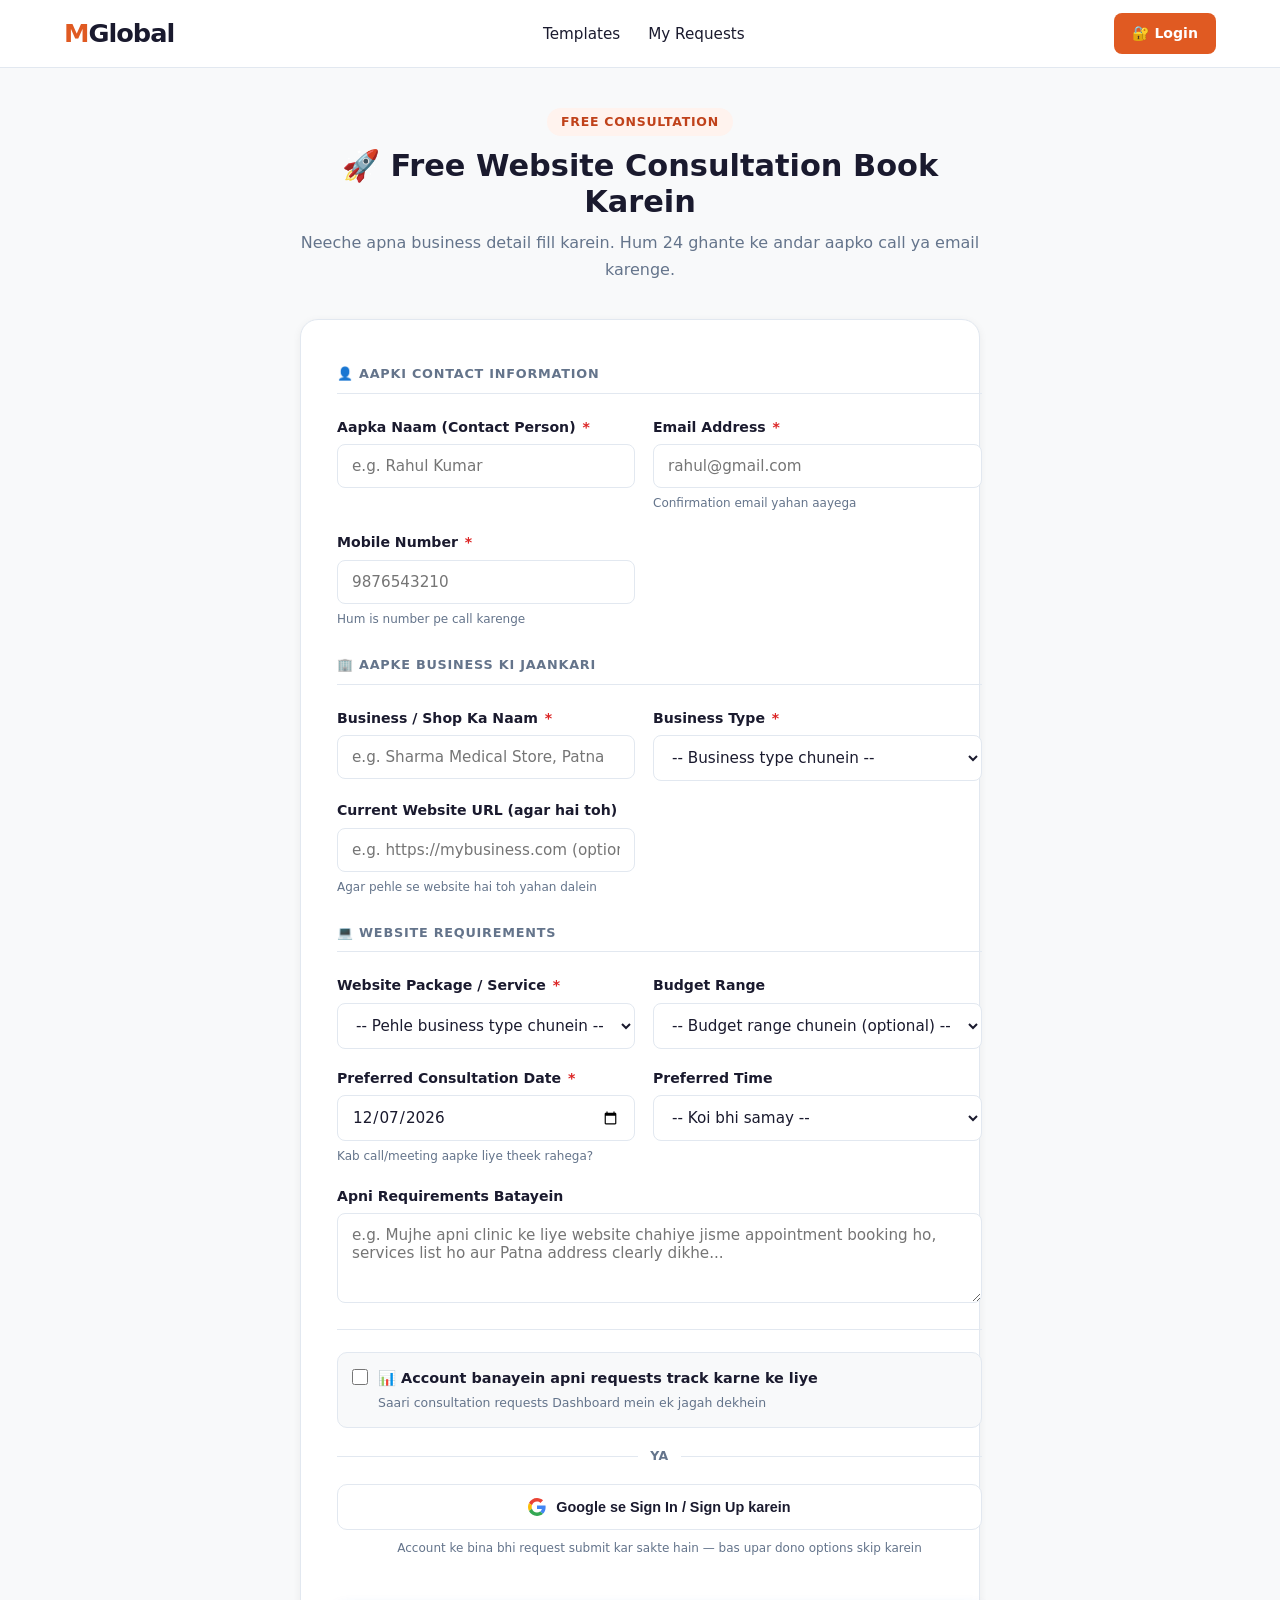
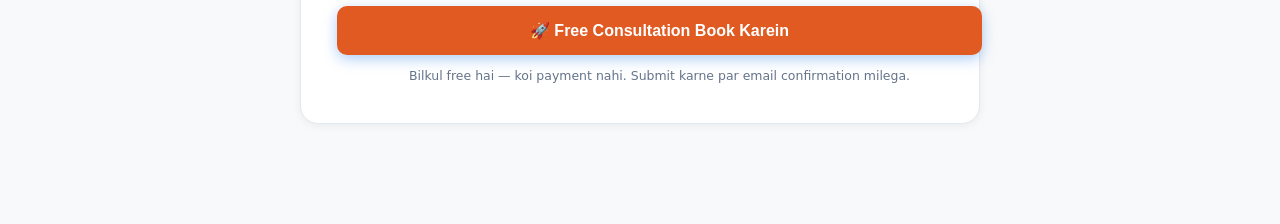
==== pages/book.html @ f4d7b4a5 "Initial commit — MGlobal website" ====
<!DOCTYPE html>
<html lang="en">
<head>
  <meta charset="UTF-8"/>
  <meta name="viewport" content="width=device-width, initial-scale=1.0"/>
  <title>Free Consultation — MGlobal</title>
  <link rel="stylesheet" href="../css/global.css"/>
  <link rel="stylesheet" href="../css/nav.css"/>
  <link rel="stylesheet" href="../css/appointments.css"/>
  <link rel="stylesheet" href="../css/animations.css"/>
</head>
<body class="book-page">

<div id="scroll-progress"></div>

<!-- NAV -->
<nav>
  <a class="logo" href="../index.html">M<span>Global</span></a>
  <ul class="nav-links">
    <li><a href="../index.html#templates">Templates</a></li>
    <li><a href="dashboard.html">My Requests</a></li>
  </ul>
  <div class="nav-right">
    <a href="login.html" id="nav-login-btn">🔐 Login</a>
    <div id="nav-user-area">
      <img id="nav-user-photo" src="" alt="User"/>
      <span id="nav-user-name"></span>
      <div class="user-dropdown">
        <a href="dashboard.html">📅 My Requests</a>
        <div class="divider"></div>
        <a href="#" class="sign-out" onclick="signOut()">🚪 Sign Out</a>
      </div>
    </div>
  </div>
</nav>

<div class="book-container">
  <div id="form-section">
    <div class="book-header reveal">
      <div class="section-tag" style="display:inline-block;margin-bottom:12px;">Free Consultation</div>
      <h1>🚀 Free Website Consultation Book Karein</h1>
      <p>Neeche apna business detail fill karein. Hum 24 ghante ke andar aapko call ya email karenge.</p>
    </div>

    <div class="book-card reveal">

      <!-- SUCCESS SCREEN -->
      <div id="booking-success" style="display:none;">
        <div class="success-icon">🎉</div>
        <h2>Request Successfully Submit Ho Gayi!</h2>
        <p>Aapki consultation request hum tak pahunch gayi hai.</p>
        <p>Aapke email pe confirmation aa jaegi. Hum jald hi contact karenge.</p>
        <div class="booking-id-box" id="success-booking-id">MG-XXXXXX</div>
        <div class="success-note">
          ✅ <strong>Aage kya hoga?</strong><br/>
          1. Hum 24 ghante mein aapko call/email karenge.<br/>
          2. Free demo website aapko dikhayenge.<br/>
          3. Apni saari requests <a href="dashboard.html" style="color:var(--primary);font-weight:700;">Dashboard</a> mein track karein.
        </div>
        <div style="margin-top:24px;display:flex;gap:12px;justify-content:center;flex-wrap:wrap;">
          <a href="dashboard.html" class="btn btn-primary">📊 Dashboard Dekho</a>
          <a href="../index.html" class="btn btn-outline">🏠 Home Pe Jaao</a>
        </div>
      </div>

      <!-- FORM -->
      <form id="booking-form">
        <div class="form-grid">

          <!-- SECTION 1: Contact Info -->
          <div class="form-section-title">👤 Aapki Contact Information</div>

          <div class="form-group">
            <label for="name">Aapka Naam (Contact Person) <span class="required-star">*</span></label>
            <input type="text" id="name" placeholder="e.g. Rahul Kumar" required maxlength="80"/>
          </div>

          <div class="form-group">
            <label for="email">Email Address <span class="required-star">*</span></label>
            <input type="email" id="email" placeholder="rahul@gmail.com" required/>
            <span class="hint">Confirmation email yahan aayega</span>
          </div>

          <div class="form-group">
            <label for="phone">Mobile Number <span class="required-star">*</span></label>
            <input type="tel" id="phone" placeholder="9876543210" required maxlength="10"
                   pattern="[6-9][0-9]{9}" title="10-digit Indian mobile number daalna zaroori hai"/>
            <span class="hint">Hum is number pe call karenge</span>
          </div>

          <!-- SECTION 2: Business Info -->
          <div class="form-section-title">🏢 Aapke Business Ki Jaankari</div>

          <div class="form-group">
            <label for="business-name">Business / Shop Ka Naam <span class="required-star">*</span></label>
            <input type="text" id="business-name" placeholder="e.g. Sharma Medical Store, Patna" required maxlength="100"/>
          </div>

          <div class="form-group">
            <label for="category">Business Type <span class="required-star">*</span></label>
            <select id="category" required>
              <option value="">-- Business type chunein --</option>
              <option value="healthcare">🩺 Healthcare / Clinic / Hospital</option>
              <option value="restaurant">🍽 Restaurant / Dhaba / Cafe</option>
              <option value="retail">🛍 Retail Shop / Showroom</option>
              <option value="realestate">🏠 Real Estate / Property</option>
              <option value="gym">💪 Gym / Fitness / Yoga</option>
              <option value="salon">💅 Salon / Beauty Parlour / Spa</option>
              <option value="law">⚖ Law Firm / Advocate</option>
              <option value="electrician">⚡ Electrician / Contractor / Service</option>
              <option value="other">🌐 Other Business</option>
            </select>
          </div>

          <div class="form-group">
            <label for="current-website">Current Website URL (agar hai toh)</label>
            <input type="url" id="current-website" placeholder="e.g. https://mybusiness.com (optional)"/>
            <span class="hint">Agar pehle se website hai toh yahan dalein</span>
          </div>

          <!-- SECTION 3: Website Requirements -->
          <div class="form-section-title">💻 Website Requirements</div>

          <div class="form-group">
            <label for="service">Website Package / Service <span class="required-star">*</span></label>
            <select id="service" required>
              <option value="">-- Pehle business type chunein --</option>
            </select>
          </div>

          <div class="form-group">
            <label for="budget">Budget Range</label>
            <select id="budget">
              <option value="">-- Budget range chunein (optional) --</option>
              <option value="Under ₹5,000">Under ₹5,000</option>
              <option value="₹5,000 – ₹10,000">₹5,000 – ₹10,000</option>
              <option value="₹10,000 – ₹20,000">₹10,000 – ₹20,000</option>
              <option value="₹20,000 – ₹50,000">₹20,000 – ₹50,000</option>
              <option value="₹50,000+">₹50,000+</option>
              <option value="Not decided yet">Abhi decide nahi kiya</option>
            </select>
          </div>

          <div class="form-group">
            <label for="date">Preferred Consultation Date <span class="required-star">*</span></label>
            <input type="date" id="date" required/>
            <span class="hint">Kab call/meeting aapke liye theek rahega?</span>
          </div>

          <div class="form-group">
            <label for="time-slot">Preferred Time</label>
            <select id="time-slot">
              <option value="">-- Koi bhi samay --</option>
              <option>Subah (9am – 12pm)</option>
              <option>Dopahar (12pm – 3pm)</option>
              <option>Shaam (3pm – 6pm)</option>
              <option>Raat (6pm – 8pm)</option>
            </select>
          </div>

          <div class="form-group full-width">
            <label for="notes">Apni Requirements Batayein</label>
            <textarea id="notes" placeholder="e.g. Mujhe apni clinic ke liye website chahiye jisme appointment booking ho, services list ho aur Patna address clearly dikhe..."></textarea>
          </div>

          <!-- ── ACCOUNT OPTIONS ── -->
          <div class="full-width">
            <div style="border-top:1px solid var(--border);margin:8px 0 22px;padding-top:22px;">

              <!-- Shown when already signed in via Google -->
              <div id="signed-in-banner" style="display:none;background:#f0fdf4;border:1px solid #bbf7d0;border-radius:10px;padding:12px 16px;margin-bottom:4px;align-items:center;gap:12px;">
                <img id="signed-in-photo" src="" alt="" style="width:34px;height:34px;border-radius:50%;flex-shrink:0;"/>
                <div style="flex:1;">
                  <div style="font-weight:700;font-size:.88rem;color:#16a34a;">✅ Google se signed in hain</div>
                  <div id="signed-in-email" style="font-size:.78rem;color:#64748b;"></div>
                </div>
                <button type="button" onclick="signOut()" style="font-size:.78rem;color:#dc2626;background:none;border:none;cursor:pointer;white-space:nowrap;">Sign out</button>
              </div>

              <!-- Shown when NOT signed in -->
              <div id="guest-account-section">

                <!-- Checkbox: create account -->
                <label style="display:flex;align-items:flex-start;gap:10px;cursor:pointer;padding:14px;border-radius:10px;border:1.5px solid var(--border);background:var(--light-bg);transition:border-color .2s;" id="create-acct-label">
                  <input type="checkbox" id="create-account" style="margin-top:2px;accent-color:var(--primary);width:16px;height:16px;flex-shrink:0;" onchange="togglePasswordSection()"/>
                  <div>
                    <div style="font-weight:700;font-size:.9rem;color:var(--text);">📊 Account banayein apni requests track karne ke liye</div>
                    <div style="font-size:.78rem;color:var(--muted);margin-top:3px;">Saari consultation requests Dashboard mein ek jagah dekhein</div>
                  </div>
                </label>

                <!-- Password fields (shown when checkbox is checked) -->
                <div id="password-section" style="display:none;margin-top:14px;">
                  <div style="display:flex;flex-direction:column;gap:14px;">
                    <div class="form-group">
                      <label for="password">Password set karein <span class="required-star">*</span></label>
                      <input type="password" id="password" placeholder="Min. 6 characters"/>
                    </div>
                    <div class="form-group">
                      <label for="confirm-password">Password confirm karein <span class="required-star">*</span></label>
                      <input type="password" id="confirm-password" placeholder="Same password dobara"/>
                    </div>
                  </div>
                  <p style="font-size:.75rem;color:var(--muted);margin-top:6px;">💡 Baad mein is email aur password se login kar sakte hain</p>
                </div>

                <!-- OR divider -->
                <div style="display:flex;align-items:center;gap:12px;margin:18px 0;">
                  <div style="flex:1;height:1px;background:var(--border);"></div>
                  <span style="font-size:.78rem;color:var(--muted);font-weight:700;letter-spacing:.05em;">YA</span>
                  <div style="flex:1;height:1px;background:var(--border);"></div>
                </div>

                <!-- Google Sign-In alternative -->
                <button type="button" id="google-signin-btn" onclick="handleGoogleOption()"
                  style="width:100%;display:flex;align-items:center;justify-content:center;gap:10px;padding:13px 20px;border-radius:10px;border:1.5px solid var(--border);background:white;font-size:.9rem;font-weight:600;cursor:pointer;color:var(--text);transition:border-color .2s,box-shadow .2s;">
                  <svg width="18" height="18" viewBox="0 0 48 48">
                    <path fill="#EA4335" d="M24 9.5c3.54 0 6.71 1.22 9.21 3.6l6.85-6.85C35.9 2.38 30.47 0 24 0 14.62 0 6.51 5.38 2.56 13.22l7.98 6.19C12.43 13.72 17.74 9.5 24 9.5z"/>
                    <path fill="#4285F4" d="M46.98 24.55c0-1.57-.15-3.09-.38-4.55H24v9.02h12.94c-.58 2.96-2.26 5.48-4.78 7.18l7.73 6c4.51-4.18 7.09-10.36 7.09-17.65z"/>
                    <path fill="#FBBC05" d="M10.53 28.59c-.48-1.45-.76-2.99-.76-4.59s.27-3.14.76-4.59l-7.98-6.19C.92 16.46 0 20.12 0 24c0 3.88.92 7.54 2.56 10.78l7.97-6.19z"/>
                    <path fill="#34A853" d="M24 48c6.48 0 11.93-2.13 15.89-5.81l-7.73-6c-2.18 1.48-4.97 2.36-8.16 2.36-6.26 0-11.57-4.22-13.47-9.91l-7.98 6.19C6.51 42.62 14.62 48 24 48z"/>
                  </svg>
                  Google se Sign In / Sign Up karein
                </button>
                <p style="text-align:center;font-size:.75rem;color:var(--muted);margin-top:8px;">
                  Account ke bina bhi request submit kar sakte hain — bas upar dono options skip karein
                </p>

              </div><!-- /guest-account-section -->
            </div>
          </div>

          <!-- Submit -->
          <div class="full-width">
            <div id="form-error"></div>
            <button type="submit" id="submit-btn" class="btn btn-primary" style="width:100%;padding:15px;font-size:1rem;justify-content:center;">
              🚀 Free Consultation Book Karein
            </button>
            <p style="text-align:center;font-size:.78rem;color:var(--muted);margin-top:10px;">
              Bilkul free hai — koi payment nahi. Submit karne par email confirmation milega.
            </p>
          </div>

        </div>
      </form>
    </div>
  </div>
</div>

<!-- Firebase -->
<script src="https://www.gstatic.com/firebasejs/9.23.0/firebase-app-compat.js"></script>
<script src="https://www.gstatic.com/firebasejs/9.23.0/firebase-auth-compat.js"></script>
<script src="https://www.gstatic.com/firebasejs/9.23.0/firebase-firestore-compat.js"></script>
<!-- EmailJS -->
<script src="https://cdn.jsdelivr.net/npm/@emailjs/browser@3/dist/email.min.js"></script>
<script>emailjs.init('QCB6qZK75yxK-FBkv');</script>

<script src="../js/firebase-config.js"></script>
<script src="../js/auth.js"></script>
<script src="../js/notifications.js"></script>
<script src="../js/appointments.js"></script>
<script src="../js/animations.js"></script>

<script>
  // Show/hide password fields when checkbox toggled
  function togglePasswordSection() {
    const checked  = document.getElementById('create-account').checked;
    const section  = document.getElementById('password-section');
    const pwd      = document.getElementById('password');
    const cpwd     = document.getElementById('confirm-password');
    section.style.display = checked ? 'block' : 'none';
    pwd.required   = checked;
    cpwd.required  = checked;
  }

  // Google Sign-In button on the form
  function handleGoogleOption() {
    signInWithGoogle();
  }

  // If user is already signed in (e.g. via Google), update UI
  auth.onAuthStateChanged(user => {
    const banner       = document.getElementById('signed-in-banner');
    const guestSection = document.getElementById('guest-account-section');
    const emailInput   = document.getElementById('email');
    const nameInput    = document.getElementById('name');

    if (user) {
      // Show "signed in" banner, hide create-account / Google options
      if (banner)       { banner.style.display = 'flex'; }
      if (guestSection) { guestSection.style.display = 'none'; }

      const photoEl = document.getElementById('signed-in-photo');
      const emailEl = document.getElementById('signed-in-email');
      if (photoEl && user.photoURL) photoEl.src = user.photoURL;
      if (emailEl)  emailEl.textContent = user.email || '';

      // Pre-fill form
      if (emailInput && user.email)       emailInput.value = user.email;
      if (nameInput  && user.displayName) nameInput.value  = user.displayName;
    } else {
      if (banner)       { banner.style.display = 'none'; }
      if (guestSection) { guestSection.style.display = 'block'; }
    }
  });
</script>
</body>
</html>
---- css/global.css ----
/* ================================================================
   MGlobal — Global Variables, Reset & Typography
   ================================================================ */

:root {
  --primary:       #e05a22;   /* Vibrant orange — energetic, warm */
  --primary-dark:  #c0421a;   /* Deeper orange for hover */
  --primary-light: #fff3ee;   /* Soft warm tint for bg */
  --dark:          #1a1a2e;   /* Deep charcoal navy — Odin-style */
  --mid:           #16213e;   /* Slightly lighter dark for cards */
  --light-bg:      #f8f9fa;   /* Clean off-white */
  --border:        #e2e8f0;   /* Light gray borders */
  --text:          #1a1a2e;   /* Same as dark — sharp body text */
  --muted:         #64748b;   /* Medium gray secondary text */
  --white:         #ffffff;
  --green:         #16a34a;
  --green-bg:      #f0fdf4;
  --amber:         #f59e0b;
  --red:           #dc2626;
  --radius:        12px;
  --shadow-sm:     0 2px 8px rgba(0,0,0,.06);
  --shadow-md:     0 8px 24px rgba(0,0,0,.1);
  --shadow-lg:     0 20px 60px rgba(0,0,0,.15);
  --transition:    all .25s ease;
}

*, *::before, *::after { box-sizing: border-box; margin: 0; padding: 0; }
html { scroll-behavior: smooth; font-size: 16px; }
body {
  font-family: 'Segoe UI', system-ui, -apple-system, sans-serif;
  color: var(--text);
  background: var(--white);
  overflow-x: hidden;
  line-height: 1.6;
}

/* ── SCROLL PROGRESS BAR ── */
#scroll-progress {
  position: fixed; top: 0; left: 0;
  height: 3px; width: 0%;
  background: linear-gradient(90deg, var(--primary), #f97316);
  z-index: 9999;
  transition: width .1s linear;
}

/* ── TYPOGRAPHY ── */
h1, h2, h3, h4, h5 { line-height: 1.2; color: var(--dark); }
p { line-height: 1.7; }
a { color: var(--primary); }

/* ── UTILITY ── */
.center { text-align: center; }
.center .section-sub { margin: 0 auto; }

.section-tag {
  display: inline-block;
  background: #fff3ee; color: #c0421a;
  padding: 4px 14px; border-radius: 100px;
  font-size: .78rem; font-weight: 700;
  text-transform: uppercase; letter-spacing: .06em;
  margin-bottom: 12px;
}
h2.section-title {
  font-size: clamp(1.8rem, 3vw, 2.6rem);
  font-weight: 800; margin-bottom: 12px;
}
.section-sub {
  color: var(--muted); font-size: 1.05rem;
  max-width: 560px; line-height: 1.65;
}

section { padding: 80px 5%; }

/* ── BUTTONS ── */
.btn {
  display: inline-flex; align-items: center; justify-content: center;
  gap: 8px; padding: 12px 24px; border-radius: 8px;
  font-weight: 600; font-size: .95rem; cursor: pointer;
  text-decoration: none; border: none; transition: var(--transition);
}
.btn-primary {
  background: var(--primary); color: white;
  box-shadow: 0 4px 14px rgba(224,90,34,.35);
}
.btn-primary:hover { background: var(--primary-dark); transform: translateY(-2px); box-shadow: 0 8px 20px rgba(224,90,34,.45); }
.btn-outline {
  border: 2px solid var(--border); color: var(--text); background: transparent;
}
.btn-outline:hover { border-color: var(--primary); color: var(--primary); }
.btn-white {
  background: white; color: var(--primary);
  box-shadow: 0 4px 14px rgba(0,0,0,.12);
}
.btn-white:hover { background: var(--primary-light); transform: translateY(-2px); }

/* ── BACK TO TOP ── */
#back-to-top {
  position: fixed; bottom: 28px; right: 28px;
  width: 44px; height: 44px; border-radius: 50%;
  background: var(--primary); color: white;
  border: none; cursor: pointer; font-size: 1rem;
  display: flex; align-items: center; justify-content: center;
  box-shadow: 0 4px 14px rgba(224,90,34,.4);
  opacity: 0; pointer-events: none;
  transition: opacity .3s, transform .3s;
  z-index: 500;
}
#back-to-top.visible { opacity: 1; pointer-events: all; }
#back-to-top:hover { transform: translateY(-3px); }

/* ── FORM SHARED STYLES ── */
.form-group { display: flex; flex-direction: column; gap: 6px; }
.form-group label { font-weight: 600; font-size: .88rem; color: var(--text); }
.form-group input,
.form-group select,
.form-group textarea {
  padding: 12px 14px; border-radius: 8px;
  border: 1.5px solid var(--border); font-size: .95rem;
  color: var(--text); background: white; outline: none;
  transition: border-color .2s, box-shadow .2s;
  font-family: inherit;
}
.form-group input:focus,
.form-group select:focus,
.form-group textarea:focus {
  border-color: var(--primary);
  box-shadow: 0 0 0 3px rgba(224,90,34,.15);
}
.form-group textarea { resize: vertical; min-height: 90px; }
.form-group .hint { font-size: .75rem; color: var(--muted); }
.required-star { color: var(--red); margin-left: 2px; }
---- css/nav.css ----
/* ================================================================
   MGlobal — Navigation
   ================================================================ */

nav {
  position: sticky; top: 0; z-index: 200;
  background: rgba(255,255,255,.97);
  border-bottom: 1px solid var(--border);
  backdrop-filter: blur(10px);
  padding: 0 5%;
  display: flex; align-items: center; justify-content: space-between;
  height: 68px;
  transition: box-shadow .3s;
}
nav.scrolled { box-shadow: 0 4px 20px rgba(0,0,0,.08); }

/* Logo */
.logo { font-size: 1.6rem; font-weight: 800; color: var(--primary); letter-spacing: -1px; text-decoration: none; }
.logo span { color: var(--dark); }

/* Links */
.nav-links { display: flex; gap: 28px; list-style: none; }
.nav-links a {
  text-decoration: none; color: var(--text); font-weight: 500; font-size: .95rem;
  position: relative; transition: color .2s;
}
.nav-links a::after {
  content: ''; position: absolute; bottom: -4px; left: 0;
  width: 0; height: 2px; background: var(--primary);
  transition: width .25s ease;
}
.nav-links a:hover, .nav-links a.active-nav { color: var(--primary); }
.nav-links a:hover::after, .nav-links a.active-nav::after { width: 100%; }

/* Right side controls */
.nav-right { display: flex; align-items: center; gap: 12px; }

/* Login button (shown when logged out) */
#nav-login-btn {
  display: inline-flex; align-items: center; gap: 6px;
  background: var(--primary); color: white;
  padding: 9px 18px; border-radius: 8px;
  font-weight: 600; font-size: .88rem; text-decoration: none;
  transition: var(--transition);
}
#nav-login-btn:hover { background: var(--primary-dark); transform: translateY(-1px); }

/* User area (shown when logged in) */
#nav-user-area {
  display: none; align-items: center; gap: 10px;
  cursor: pointer; position: relative;
}
#nav-user-photo {
  width: 34px; height: 34px; border-radius: 50%;
  border: 2px solid var(--primary); object-fit: cover;
}
#nav-user-name { font-weight: 600; font-size: .9rem; color: var(--text); }

/* User dropdown */
.user-dropdown {
  position: absolute; top: calc(100% + 10px); right: 0;
  background: white; border: 1px solid var(--border);
  border-radius: var(--radius); box-shadow: var(--shadow-md);
  min-width: 180px; overflow: hidden;
  opacity: 0; pointer-events: none;
  transform: translateY(-8px);
  transition: opacity .2s, transform .2s;
}
#nav-user-area:hover .user-dropdown,
#nav-user-area:focus-within .user-dropdown {
  opacity: 1; pointer-events: all; transform: translateY(0);
}
.user-dropdown a {
  display: flex; align-items: center; gap: 10px;
  padding: 12px 16px; color: var(--text); text-decoration: none;
  font-size: .88rem; font-weight: 500; transition: background .15s;
}
.user-dropdown a:hover { background: var(--light-bg); }
.user-dropdown .divider { height: 1px; background: var(--border); margin: 4px 0; }
.user-dropdown .sign-out { color: var(--red); }

/* Book CTA in nav */
.nav-book-btn {
  background: var(--amber); color: #1a1a1a;
  padding: 9px 18px; border-radius: 8px;
  font-weight: 700; font-size: .88rem; text-decoration: none;
  transition: var(--transition); display: inline-flex; align-items: center; gap: 6px;
}
.nav-book-btn:hover { background: #fbbf24; transform: translateY(-1px); }

/* ── RESPONSIVE ── */
@media (max-width: 768px) {
  .nav-links { display: none; }
  nav { padding: 0 4%; }
}
---- css/appointments.css ----
/* ================================================================
   MGlobal — Appointment Booking & Dashboard Styles
   ================================================================ */

/* ── BOOKING PAGE WRAPPER ── */
.book-page {
  min-height: 100vh; background: var(--light-bg);
  display: flex; flex-direction: column;
}
.book-container {
  flex: 1; max-width: 720px; width: 100%;
  margin: 40px auto; padding: 0 20px 60px;
}
.book-header { text-align: center; margin-bottom: 36px; }
.book-header h1 { font-size: 1.9rem; font-weight: 800; margin-bottom: 8px; }
.book-header p  { color: var(--muted); }
.book-header .business-tag {
  display: inline-block; margin-top: 10px;
  background: var(--primary-light); color: var(--primary);
  padding: 4px 14px; border-radius: 100px;
  font-size: .82rem; font-weight: 700;
}

/* ── BOOKING FORM CARD ── */
.book-card {
  background: white; border-radius: 18px;
  padding: 36px; border: 1px solid var(--border);
  box-shadow: var(--shadow-sm);
}
.book-card .form-grid {
  display: grid; grid-template-columns: 1fr 1fr; gap: 18px;
}
.book-card .form-grid .full-width { grid-column: 1 / -1; }

/* ── SECTION DIVIDER IN FORM ── */
.form-section-title {
  font-size: .8rem; font-weight: 700; color: var(--muted);
  text-transform: uppercase; letter-spacing: .06em;
  margin: 8px 0 4px; grid-column: 1 / -1;
  padding-bottom: 8px; border-bottom: 1px solid var(--border);
}

/* ── SUBMIT BUTTON ── */
#submit-btn {
  width: 100%; padding: 15px; font-size: 1rem; font-weight: 700;
  background: var(--primary); color: white; border: none;
  border-radius: 10px; cursor: pointer;
  transition: var(--transition);
  box-shadow: 0 4px 14px rgba(26,115,232,.35);
  margin-top: 8px;
}
#submit-btn:hover:not(:disabled) { background: var(--primary-dark); transform: translateY(-2px); }
#submit-btn:disabled { opacity: .65; cursor: not-allowed; }

/* ── ERROR MESSAGE ── */
#form-error {
  display: none; background: #fef2f2; color: var(--red);
  border: 1px solid #fecaca; border-radius: 8px;
  padding: 12px 16px; font-size: .88rem; margin-top: 12px;
}

/* ── SUCCESS SCREEN ── */
#booking-success {
  display: none; text-align: center; padding: 20px 0;
  animation: successPop .4s ease;
}
#booking-success .success-icon { font-size: 3.5rem; margin-bottom: 16px; }
#booking-success h2 { font-size: 1.6rem; font-weight: 800; margin-bottom: 10px; }
#booking-success p  { color: var(--muted); margin-bottom: 6px; }
#booking-success .booking-id-box {
  display: inline-block; margin: 16px auto;
  background: var(--primary-light); color: var(--primary);
  padding: 10px 24px; border-radius: 10px;
  font-size: 1.2rem; font-weight: 800; letter-spacing: .08em;
}
#booking-success .success-note {
  background: var(--green-bg); color: var(--green);
  border-radius: 8px; padding: 12px 16px;
  font-size: .88rem; margin-top: 16px; text-align: left;
  line-height: 1.6;
}

/* ── LOGIN GATE (shown on book.html if not logged in) ── */
.login-gate {
  text-align: center; padding: 48px 20px;
  animation: fadeSlideDown .5s ease;
}
.login-gate .gate-icon { font-size: 3rem; margin-bottom: 16px; }
.login-gate h2 { font-size: 1.5rem; font-weight: 800; margin-bottom: 8px; }
.login-gate p { color: var(--muted); margin-bottom: 24px; }

/* ── DASHBOARD ── */
.dashboard-page { min-height: 100vh; background: var(--light-bg); }
.dashboard-container { max-width: 1100px; margin: 0 auto; padding: 40px 5% 80px; }

.dashboard-header {
  display: flex; align-items: center; justify-content: space-between;
  margin-bottom: 32px; flex-wrap: wrap; gap: 16px;
}
.dashboard-header-left { display: flex; align-items: center; gap: 14px; }
#dashboard-user-photo {
  width: 50px; height: 50px; border-radius: 50%;
  border: 3px solid var(--primary); object-fit: cover;
}
#dashboard-user-name { font-size: 1.3rem; font-weight: 800; }

/* ── SUMMARY STATS ── */
.dash-stats {
  display: grid; grid-template-columns: repeat(4, 1fr);
  gap: 16px; margin-bottom: 32px;
}
.dash-stat-card {
  background: white; border-radius: 14px; padding: 20px;
  border: 1px solid var(--border); text-align: center;
  box-shadow: var(--shadow-sm);
  transition: transform .25s;
}
.dash-stat-card:hover { transform: translateY(-3px); }
.dash-stat-card .d-num { font-size: 2rem; font-weight: 800; }
.dash-stat-card .d-lbl { font-size: .8rem; color: var(--muted); margin-top: 4px; }

/* ── FILTER BUTTONS ── */
.filter-bar { display: flex; gap: 8px; margin-bottom: 24px; flex-wrap: wrap; }
.filter-btn {
  padding: 8px 18px; border-radius: 100px;
  border: 1.5px solid var(--border); background: white;
  font-size: .85rem; font-weight: 600; cursor: pointer;
  color: var(--text); transition: var(--transition);
}
.filter-btn:hover, .filter-btn.active {
  border-color: var(--primary); background: var(--primary); color: white;
}

/* ── APPOINTMENT CARDS ── */
#appointments-grid { display: flex; flex-direction: column; gap: 16px; }

.apt-card {
  background: white; border-radius: 14px; padding: 22px;
  border: 1px solid var(--border); box-shadow: var(--shadow-sm);
  transition: transform .25s, box-shadow .25s;
}
.apt-card:hover { transform: translateY(-2px); box-shadow: var(--shadow-md); }

.apt-card-header {
  display: flex; justify-content: space-between; align-items: center;
  margin-bottom: 12px;
}
.apt-status-badge {
  display: inline-flex; align-items: center; gap: 6px;
  padding: 4px 12px; border-radius: 100px;
  font-size: .8rem; font-weight: 700;
}
.apt-booking-id { font-size: .8rem; color: var(--muted); font-family: monospace; }

.apt-card-body { margin-bottom: 14px; }
.apt-service { font-size: 1.1rem; font-weight: 700; margin-bottom: 2px; }
.apt-business { font-size: .88rem; color: var(--muted); margin-bottom: 8px; }
.apt-meta { display: flex; gap: 16px; font-size: .85rem; color: var(--text); }
.apt-notes { font-size: .82rem; color: var(--muted); margin-top: 6px; }

.apt-card-footer {
  display: flex; justify-content: space-between; align-items: center;
  padding-top: 12px; border-top: 1px solid var(--border);
}
.apt-category-tag {
  font-size: .78rem; font-weight: 600; color: var(--primary);
  background: var(--primary-light); padding: 3px 10px; border-radius: 100px;
}
.apt-cancel-btn {
  padding: 6px 14px; border-radius: 7px;
  border: 1.5px solid var(--red); color: var(--red);
  background: transparent; font-size: .82rem; font-weight: 600;
  cursor: pointer; transition: var(--transition);
}
.apt-cancel-btn:hover:not(:disabled) { background: var(--red); color: white; }
.apt-cancel-btn:disabled { opacity: .4; cursor: not-allowed; border-color: var(--border); color: var(--muted); }

/* ── EMPTY STATE ── */
#empty-state {
  display: none; text-align: center; padding: 60px 20px;
  background: white; border-radius: 16px; border: 1px dashed var(--border);
}
#empty-state .empty-icon { font-size: 3rem; margin-bottom: 12px; }
#empty-state h3 { font-size: 1.2rem; font-weight: 700; margin-bottom: 8px; }
#empty-state p { color: var(--muted); margin-bottom: 20px; }

/* ── LOADING STATE ── */
#loading-state {
  display: none; text-align: center; padding: 40px;
  color: var(--muted); font-size: .95rem;
}

/* ── RESPONSIVE ── */
@media (max-width: 640px) {
  .book-card .form-grid { grid-template-columns: 1fr; }
  .dash-stats { grid-template-columns: 1fr 1fr; }
  .dashboard-header { flex-direction: column; align-items: flex-start; }
}
---- css/animations.css ----
/* ================================================================
   MGlobal — Scroll Animations & Transitions
   ================================================================ */

/* ── REVEAL BASE STATES (hidden) ── */
.reveal {
  opacity: 0;
  transform: translateY(40px);
  transition: opacity .7s ease, transform .7s ease;
}
.reveal-left {
  opacity: 0;
  transform: translateX(-50px);
  transition: opacity .7s ease, transform .7s ease;
}
.reveal-right {
  opacity: 0;
  transform: translateX(50px);
  transition: opacity .7s ease, transform .7s ease;
}
.reveal-scale {
  opacity: 0;
  transform: scale(0.92);
  transition: opacity .6s ease, transform .6s ease;
}
.reveal-fade {
  opacity: 0;
  transition: opacity .8s ease;
}

/* ── VISIBLE STATE (JS adds .visible) ── */
.reveal.visible,
.reveal-left.visible,
.reveal-right.visible,
.reveal-scale.visible,
.reveal-fade.visible {
  opacity: 1;
  transform: none;
}

/* ── STAGGER DELAYS ── */
.stagger > *:nth-child(1) { transition-delay: .05s; }
.stagger > *:nth-child(2) { transition-delay: .15s; }
.stagger > *:nth-child(3) { transition-delay: .25s; }
.stagger > *:nth-child(4) { transition-delay: .35s; }
.stagger > *:nth-child(5) { transition-delay: .45s; }
.stagger > *:nth-child(6) { transition-delay: .55s; }

/* ── HERO ENTRY ANIMATIONS ── */
@keyframes fadeSlideDown {
  from { opacity: 0; transform: translateY(28px); }
  to   { opacity: 1; transform: translateY(0); }
}
@keyframes fadeSlideLeft {
  from { opacity: 0; transform: translateX(40px); }
  to   { opacity: 1; transform: translateX(0); }
}
@keyframes fadeIn {
  from { opacity: 0; }
  to   { opacity: 1; }
}
@keyframes floatOrb {
  0%, 100% { transform: translate(0, 0); }
  50%       { transform: translate(16px, -16px); }
}
@keyframes pulse {
  0%, 100% { box-shadow: 0 0 0 0 rgba(26,115,232,.35); }
  50%       { box-shadow: 0 0 0 12px rgba(26,115,232,0); }
}
@keyframes successPop {
  from { opacity: 0; transform: scale(.88); }
  to   { opacity: 1; transform: scale(1); }
}
@keyframes shimmer {
  0%   { background-position: -200% 0; }
  100% { background-position: 200% 0; }
}

/* ── PANEL TRANSITION (tab switch) ── */
@keyframes panelFade {
  from { opacity: 0; transform: translateY(16px); }
  to   { opacity: 1; transform: translateY(0); }
}

/* ── LOADING SKELETON ── */
.skeleton {
  background: linear-gradient(90deg, #f0f0f0 25%, #e0e0e0 50%, #f0f0f0 75%);
  background-size: 200% 100%;
  animation: shimmer 1.5s infinite;
  border-radius: 6px;
}

/* ── FLOATING ORB BG ELEMENTS ── */
.orb {
  position: absolute; border-radius: 50%; pointer-events: none;
  animation: floatOrb 8s ease-in-out infinite;
}
.orb-1 {
  width: 500px; height: 500px;
  background: radial-gradient(circle, rgba(224,90,34,.2) 0%, transparent 70%);
  top: -120px; right: -100px;
}
.orb-2 {
  width: 340px; height: 340px;
  background: radial-gradient(circle, rgba(249,115,22,.12) 0%, transparent 70%);
  bottom: -80px; left: 5%;
  animation-delay: -3s;
}
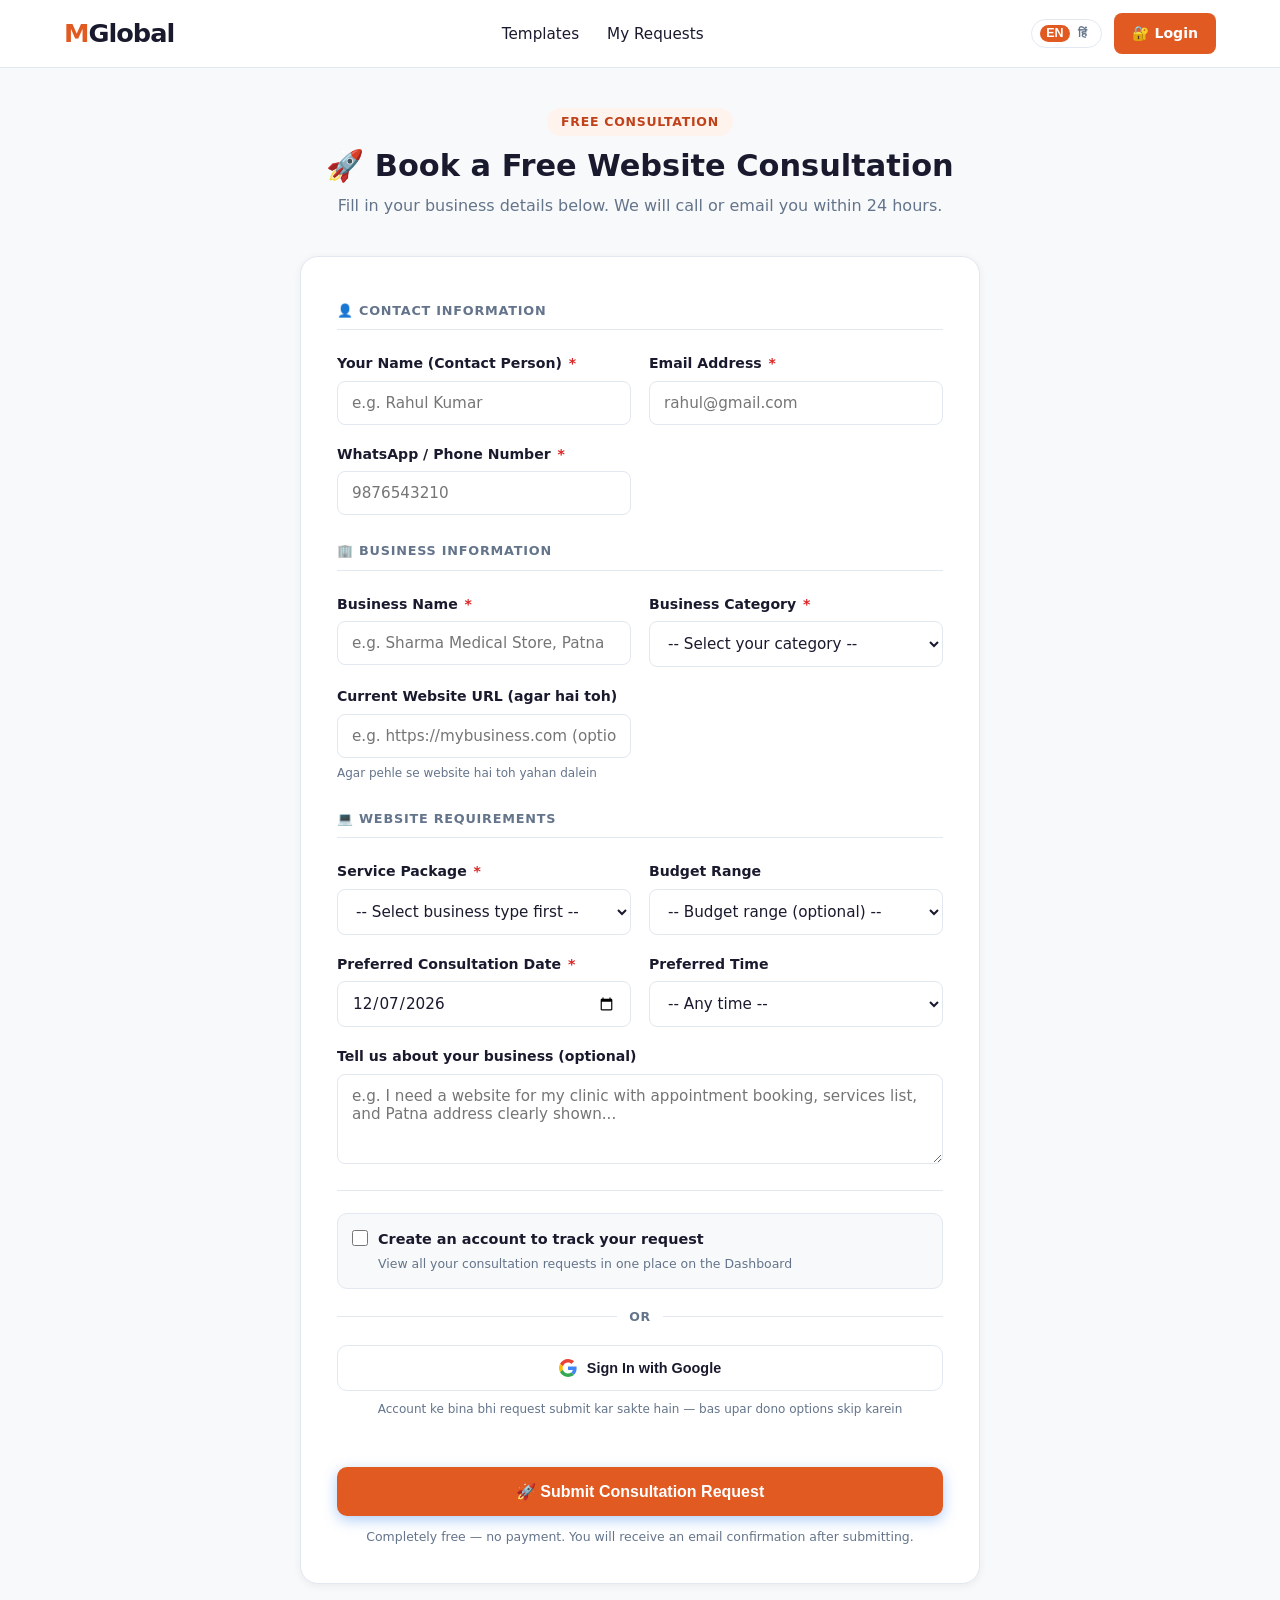
==== commit aee46e1e: "Add bilingual language switcher (English / Hinglish) - New js/i18n.js: full translation engine with " ====
--- a/pages/book.html
+++ b/pages/book.html
@@ -17,18 +17,21 @@
 <nav>
   <a class="logo" href="../index.html">M<span>Global</span></a>
   <ul class="nav-links">
-    <li><a href="../index.html#templates">Templates</a></li>
-    <li><a href="dashboard.html">My Requests</a></li>
+    <li><a href="../index.html#templates" data-i18n="nav.templates">Templates</a></li>
+    <li><a href="dashboard.html" data-i18n="nav.my.requests">My Requests</a></li>
   </ul>
   <div class="nav-right">
-    <a href="login.html" id="nav-login-btn">🔐 Login</a>
+    <button class="lang-toggle" onclick="toggleLanguage()" title="Change Language">
+      <span class="lang-pill lang-active">EN</span><span class="lang-pill lang-inactive">हिं</span>
+    </button>
+    <a href="login.html" id="nav-login-btn" data-i18n="nav.login">🔐 Login</a>
     <div id="nav-user-area">
       <img id="nav-user-photo" src="" alt="User"/>
       <span id="nav-user-name"></span>
       <div class="user-dropdown">
-        <a href="dashboard.html">📅 My Requests</a>
+        <a href="dashboard.html" data-i18n="nav.my.requests">My Requests</a>
         <div class="divider"></div>
-        <a href="#" class="sign-out" onclick="signOut()">🚪 Sign Out</a>
+        <a href="#" class="sign-out" onclick="signOut()" data-i18n="nav.signout">🚪 Sign Out</a>
       </div>
     </div>
   </div>
@@ -37,9 +40,9 @@
 <div class="book-container">
   <div id="form-section">
     <div class="book-header reveal">
-      <div class="section-tag" style="display:inline-block;margin-bottom:12px;">Free Consultation</div>
-      <h1>🚀 Free Website Consultation Book Karein</h1>
-      <p>Neeche apna business detail fill karein. Hum 24 ghante ke andar aapko call ya email karenge.</p>
+      <div class="section-tag" style="display:inline-block;margin-bottom:12px;" data-i18n="book.tag">Free Consultation</div>
+      <h1 data-i18n="book.h1">🚀 Book a Free Website Consultation</h1>
+      <p data-i18n="book.subhead">Fill in your business details below. We will call or email you within 24 hours.</p>
     </div>
 
     <div class="book-card reveal">
@@ -47,19 +50,19 @@
       <!-- SUCCESS SCREEN -->
       <div id="booking-success" style="display:none;">
         <div class="success-icon">🎉</div>
-        <h2>Request Successfully Submit Ho Gayi!</h2>
-        <p>Aapki consultation request hum tak pahunch gayi hai.</p>
-        <p>Aapke email pe confirmation aa jaegi. Hum jald hi contact karenge.</p>
+        <h2 data-i18n="book.success.h2">Request Submitted Successfully!</h2>
+        <p data-i18n="book.success.p1">Your consultation request has reached us.</p>
+        <p data-i18n="book.success.p2">A confirmation will arrive on your email. We will contact you soon.</p>
         <div class="booking-id-box" id="success-booking-id">MG-XXXXXX</div>
         <div class="success-note">
-          ✅ <strong>Aage kya hoga?</strong><br/>
-          1. Hum 24 ghante mein aapko call/email karenge.<br/>
-          2. Free demo website aapko dikhayenge.<br/>
-          3. Apni saari requests <a href="dashboard.html" style="color:var(--primary);font-weight:700;">Dashboard</a> mein track karein.
+          <span data-i18n="book.next.title">✅ What Happens Next?</span><br/>
+          1. <span data-i18n="book.next.1">We will call/email you within 24 hours.</span><br/>
+          2. <span data-i18n="book.next.2">We will show you a free demo website.</span><br/>
+          3. <span data-i18n="book.next.3">Track all your requests in the</span> <a href="dashboard.html" style="color:var(--primary);font-weight:700;" data-i18n="book.next.dashboard">Dashboard</a>.
         </div>
         <div style="margin-top:24px;display:flex;gap:12px;justify-content:center;flex-wrap:wrap;">
-          <a href="dashboard.html" class="btn btn-primary">📊 Dashboard Dekho</a>
-          <a href="../index.html" class="btn btn-outline">🏠 Home Pe Jaao</a>
+          <a href="dashboard.html" class="btn btn-primary">📊 Dashboard</a>
+          <a href="../index.html" class="btn btn-outline">🏠 Home</a>
         </div>
       </div>
 
@@ -68,47 +71,45 @@
         <div class="form-grid">
 
           <!-- SECTION 1: Contact Info -->
-          <div class="form-section-title">👤 Aapki Contact Information</div>
-
-          <div class="form-group">
-            <label for="name">Aapka Naam (Contact Person) <span class="required-star">*</span></label>
+          <div class="form-section-title">👤 Contact Information</div>
+
+          <div class="form-group">
+            <label for="name"><span data-i18n="book.name">Your Name</span> (Contact Person) <span class="required-star">*</span></label>
             <input type="text" id="name" placeholder="e.g. Rahul Kumar" required maxlength="80"/>
           </div>
 
           <div class="form-group">
-            <label for="email">Email Address <span class="required-star">*</span></label>
+            <label for="email"><span data-i18n="book.email">Email Address</span> <span class="required-star">*</span></label>
             <input type="email" id="email" placeholder="rahul@gmail.com" required/>
-            <span class="hint">Confirmation email yahan aayega</span>
-          </div>
-
-          <div class="form-group">
-            <label for="phone">Mobile Number <span class="required-star">*</span></label>
+          </div>
+
+          <div class="form-group">
+            <label for="phone"><span data-i18n="book.phone">WhatsApp / Phone Number</span> <span class="required-star">*</span></label>
             <input type="tel" id="phone" placeholder="9876543210" required maxlength="10"
-                   pattern="[6-9][0-9]{9}" title="10-digit Indian mobile number daalna zaroori hai"/>
-            <span class="hint">Hum is number pe call karenge</span>
+                   pattern="[6-9][0-9]{9}" title="Valid 10-digit Indian mobile number required"/>
           </div>
 
           <!-- SECTION 2: Business Info -->
-          <div class="form-section-title">🏢 Aapke Business Ki Jaankari</div>
-
-          <div class="form-group">
-            <label for="business-name">Business / Shop Ka Naam <span class="required-star">*</span></label>
+          <div class="form-section-title">🏢 Business Information</div>
+
+          <div class="form-group">
+            <label for="business-name"><span data-i18n="book.business">Business Name</span> <span class="required-star">*</span></label>
             <input type="text" id="business-name" placeholder="e.g. Sharma Medical Store, Patna" required maxlength="100"/>
           </div>
 
           <div class="form-group">
-            <label for="category">Business Type <span class="required-star">*</span></label>
+            <label for="category"><span data-i18n="book.category">Business Category</span> <span class="required-star">*</span></label>
             <select id="category" required>
-              <option value="">-- Business type chunein --</option>
-              <option value="healthcare">🩺 Healthcare / Clinic / Hospital</option>
-              <option value="restaurant">🍽 Restaurant / Dhaba / Cafe</option>
-              <option value="retail">🛍 Retail Shop / Showroom</option>
-              <option value="realestate">🏠 Real Estate / Property</option>
-              <option value="gym">💪 Gym / Fitness / Yoga</option>
-              <option value="salon">💅 Salon / Beauty Parlour / Spa</option>
-              <option value="law">⚖ Law Firm / Advocate</option>
-              <option value="electrician">⚡ Electrician / Contractor / Service</option>
-              <option value="other">🌐 Other Business</option>
+              <option value="" data-i18n="book.cat.select">-- Select your category --</option>
+              <option value="healthcare" data-i18n="book.cat.hc">🩺 Healthcare / Clinic / Hospital</option>
+              <option value="restaurant" data-i18n="book.cat.rest">🍽 Restaurant / Dhaba / Cafe</option>
+              <option value="retail" data-i18n="book.cat.retail">🛍 Retail Shop / Showroom</option>
+              <option value="realestate" data-i18n="book.cat.re">🏠 Real Estate / Property</option>
+              <option value="gym" data-i18n="book.cat.gym">💪 Gym / Fitness / Yoga</option>
+              <option value="salon" data-i18n="book.cat.salon">💅 Salon / Beauty Parlour / Spa</option>
+              <option value="law" data-i18n="book.cat.law">⚖ Law Firm / Advocate</option>
+              <option value="electrician" data-i18n="book.cat.elec">⚡ Electrician / Contractor / Service</option>
+              <option value="other" data-i18n="book.cat.other">🌐 Other Business</option>
             </select>
           </div>
 
@@ -122,45 +123,44 @@
           <div class="form-section-title">💻 Website Requirements</div>
 
           <div class="form-group">
-            <label for="service">Website Package / Service <span class="required-star">*</span></label>
+            <label for="service"><span data-i18n="book.service">Service Package</span> <span class="required-star">*</span></label>
             <select id="service" required>
-              <option value="">-- Pehle business type chunein --</option>
+              <option value="">-- Select business type first --</option>
             </select>
           </div>
 
           <div class="form-group">
             <label for="budget">Budget Range</label>
             <select id="budget">
-              <option value="">-- Budget range chunein (optional) --</option>
+              <option value="">-- Budget range (optional) --</option>
               <option value="Under ₹5,000">Under ₹5,000</option>
               <option value="₹5,000 – ₹10,000">₹5,000 – ₹10,000</option>
               <option value="₹10,000 – ₹20,000">₹10,000 – ₹20,000</option>
               <option value="₹20,000 – ₹50,000">₹20,000 – ₹50,000</option>
               <option value="₹50,000+">₹50,000+</option>
-              <option value="Not decided yet">Abhi decide nahi kiya</option>
+              <option value="Not decided yet">Not decided yet</option>
             </select>
           </div>
 
           <div class="form-group">
             <label for="date">Preferred Consultation Date <span class="required-star">*</span></label>
             <input type="date" id="date" required/>
-            <span class="hint">Kab call/meeting aapke liye theek rahega?</span>
           </div>
 
           <div class="form-group">
             <label for="time-slot">Preferred Time</label>
             <select id="time-slot">
-              <option value="">-- Koi bhi samay --</option>
-              <option>Subah (9am – 12pm)</option>
-              <option>Dopahar (12pm – 3pm)</option>
-              <option>Shaam (3pm – 6pm)</option>
-              <option>Raat (6pm – 8pm)</option>
+              <option value="">-- Any time --</option>
+              <option>Morning (9am – 12pm)</option>
+              <option>Afternoon (12pm – 3pm)</option>
+              <option>Evening (3pm – 6pm)</option>
+              <option>Night (6pm – 8pm)</option>
             </select>
           </div>
 
           <div class="form-group full-width">
-            <label for="notes">Apni Requirements Batayein</label>
-            <textarea id="notes" placeholder="e.g. Mujhe apni clinic ke liye website chahiye jisme appointment booking ho, services list ho aur Patna address clearly dikhe..."></textarea>
+            <label for="notes"><span data-i18n="book.msg">Tell us about your business (optional)</span></label>
+            <textarea id="notes" placeholder="e.g. I need a website for my clinic with appointment booking, services list, and Patna address clearly shown..."></textarea>
           </div>
 
           <!-- ── ACCOUNT OPTIONS ── -->
@@ -184,8 +184,8 @@
                 <label style="display:flex;align-items:flex-start;gap:10px;cursor:pointer;padding:14px;border-radius:10px;border:1.5px solid var(--border);background:var(--light-bg);transition:border-color .2s;" id="create-acct-label">
                   <input type="checkbox" id="create-account" style="margin-top:2px;accent-color:var(--primary);width:16px;height:16px;flex-shrink:0;" onchange="togglePasswordSection()"/>
                   <div>
-                    <div style="font-weight:700;font-size:.9rem;color:var(--text);">📊 Account banayein apni requests track karne ke liye</div>
-                    <div style="font-size:.78rem;color:var(--muted);margin-top:3px;">Saari consultation requests Dashboard mein ek jagah dekhein</div>
+                    <div style="font-weight:700;font-size:.9rem;color:var(--text);" data-i18n="book.acct.chk">📊 Create an account to track your request</div>
+                    <div style="font-size:.78rem;color:var(--muted);margin-top:3px;">View all your consultation requests in one place on the Dashboard</div>
                   </div>
                 </label>
 
@@ -193,12 +193,12 @@
                 <div id="password-section" style="display:none;margin-top:14px;">
                   <div style="display:flex;flex-direction:column;gap:14px;">
                     <div class="form-group">
-                      <label for="password">Password set karein <span class="required-star">*</span></label>
+                      <label for="password"><span data-i18n="book.pwd">Password</span> <span class="required-star">*</span></label>
                       <input type="password" id="password" placeholder="Min. 6 characters"/>
                     </div>
                     <div class="form-group">
-                      <label for="confirm-password">Password confirm karein <span class="required-star">*</span></label>
-                      <input type="password" id="confirm-password" placeholder="Same password dobara"/>
+                      <label for="confirm-password"><span data-i18n="book.pwd.confirm">Confirm Password</span> <span class="required-star">*</span></label>
+                      <input type="password" id="confirm-password" placeholder="Repeat same password"/>
                     </div>
                   </div>
                   <p style="font-size:.75rem;color:var(--muted);margin-top:6px;">💡 Baad mein is email aur password se login kar sakte hain</p>
@@ -207,7 +207,7 @@
                 <!-- OR divider -->
                 <div style="display:flex;align-items:center;gap:12px;margin:18px 0;">
                   <div style="flex:1;height:1px;background:var(--border);"></div>
-                  <span style="font-size:.78rem;color:var(--muted);font-weight:700;letter-spacing:.05em;">YA</span>
+                  <span style="font-size:.78rem;color:var(--muted);font-weight:700;letter-spacing:.05em;" data-i18n="book.or">OR</span>
                   <div style="flex:1;height:1px;background:var(--border);"></div>
                 </div>
 
@@ -220,7 +220,7 @@
                     <path fill="#FBBC05" d="M10.53 28.59c-.48-1.45-.76-2.99-.76-4.59s.27-3.14.76-4.59l-7.98-6.19C.92 16.46 0 20.12 0 24c0 3.88.92 7.54 2.56 10.78l7.97-6.19z"/>
                     <path fill="#34A853" d="M24 48c6.48 0 11.93-2.13 15.89-5.81l-7.73-6c-2.18 1.48-4.97 2.36-8.16 2.36-6.26 0-11.57-4.22-13.47-9.91l-7.98 6.19C6.51 42.62 14.62 48 24 48z"/>
                   </svg>
-                  Google se Sign In / Sign Up karein
+                  <span data-i18n="book.google">Sign In with Google</span>
                 </button>
                 <p style="text-align:center;font-size:.75rem;color:var(--muted);margin-top:8px;">
                   Account ke bina bhi request submit kar sakte hain — bas upar dono options skip karein
@@ -233,11 +233,11 @@
           <!-- Submit -->
           <div class="full-width">
             <div id="form-error"></div>
-            <button type="submit" id="submit-btn" class="btn btn-primary" style="width:100%;padding:15px;font-size:1rem;justify-content:center;">
-              🚀 Free Consultation Book Karein
+            <button type="submit" id="submit-btn" class="btn btn-primary" style="width:100%;padding:15px;font-size:1rem;justify-content:center;" data-i18n="book.submit">
+              🚀 Submit Consultation Request
             </button>
             <p style="text-align:center;font-size:.78rem;color:var(--muted);margin-top:10px;">
-              Bilkul free hai — koi payment nahi. Submit karne par email confirmation milega.
+              Completely free — no payment. You will receive an email confirmation after submitting.
             </p>
           </div>
 
@@ -260,6 +260,7 @@
 <script src="../js/notifications.js"></script>
 <script src="../js/appointments.js"></script>
 <script src="../js/animations.js"></script>
+<script src="../js/i18n.js"></script>
 
 <script>
   // Show/hide password fields when checkbox toggled
--- a/css/nav.css
+++ b/css/nav.css
@@ -88,8 +88,35 @@
 }
 .nav-book-btn:hover { background: #fbbf24; transform: translateY(-1px); }
 
+/* ── LANGUAGE TOGGLE ── */
+.lang-toggle {
+  display: inline-flex; align-items: center; gap: 2px;
+  background: transparent;
+  border: 1.5px solid var(--border);
+  border-radius: 20px; padding: 5px 8px;
+  cursor: pointer; font-size: .78rem; font-weight: 700;
+  transition: border-color .2s, background .2s;
+  color: var(--text); white-space: nowrap;
+  line-height: 1;
+}
+.lang-toggle:hover {
+  border-color: var(--primary);
+  background: var(--primary-light);
+}
+.lang-pill {
+  padding: 2px 6px; border-radius: 10px;
+  transition: background .2s, color .2s;
+}
+.lang-pill.lang-active {
+  background: var(--primary); color: #fff;
+}
+.lang-pill.lang-inactive {
+  color: var(--muted);
+}
+
 /* ── RESPONSIVE ── */
 @media (max-width: 768px) {
   .nav-links { display: none; }
   nav { padding: 0 4%; }
+  .lang-toggle { font-size: .72rem; padding: 4px 7px; }
 }
